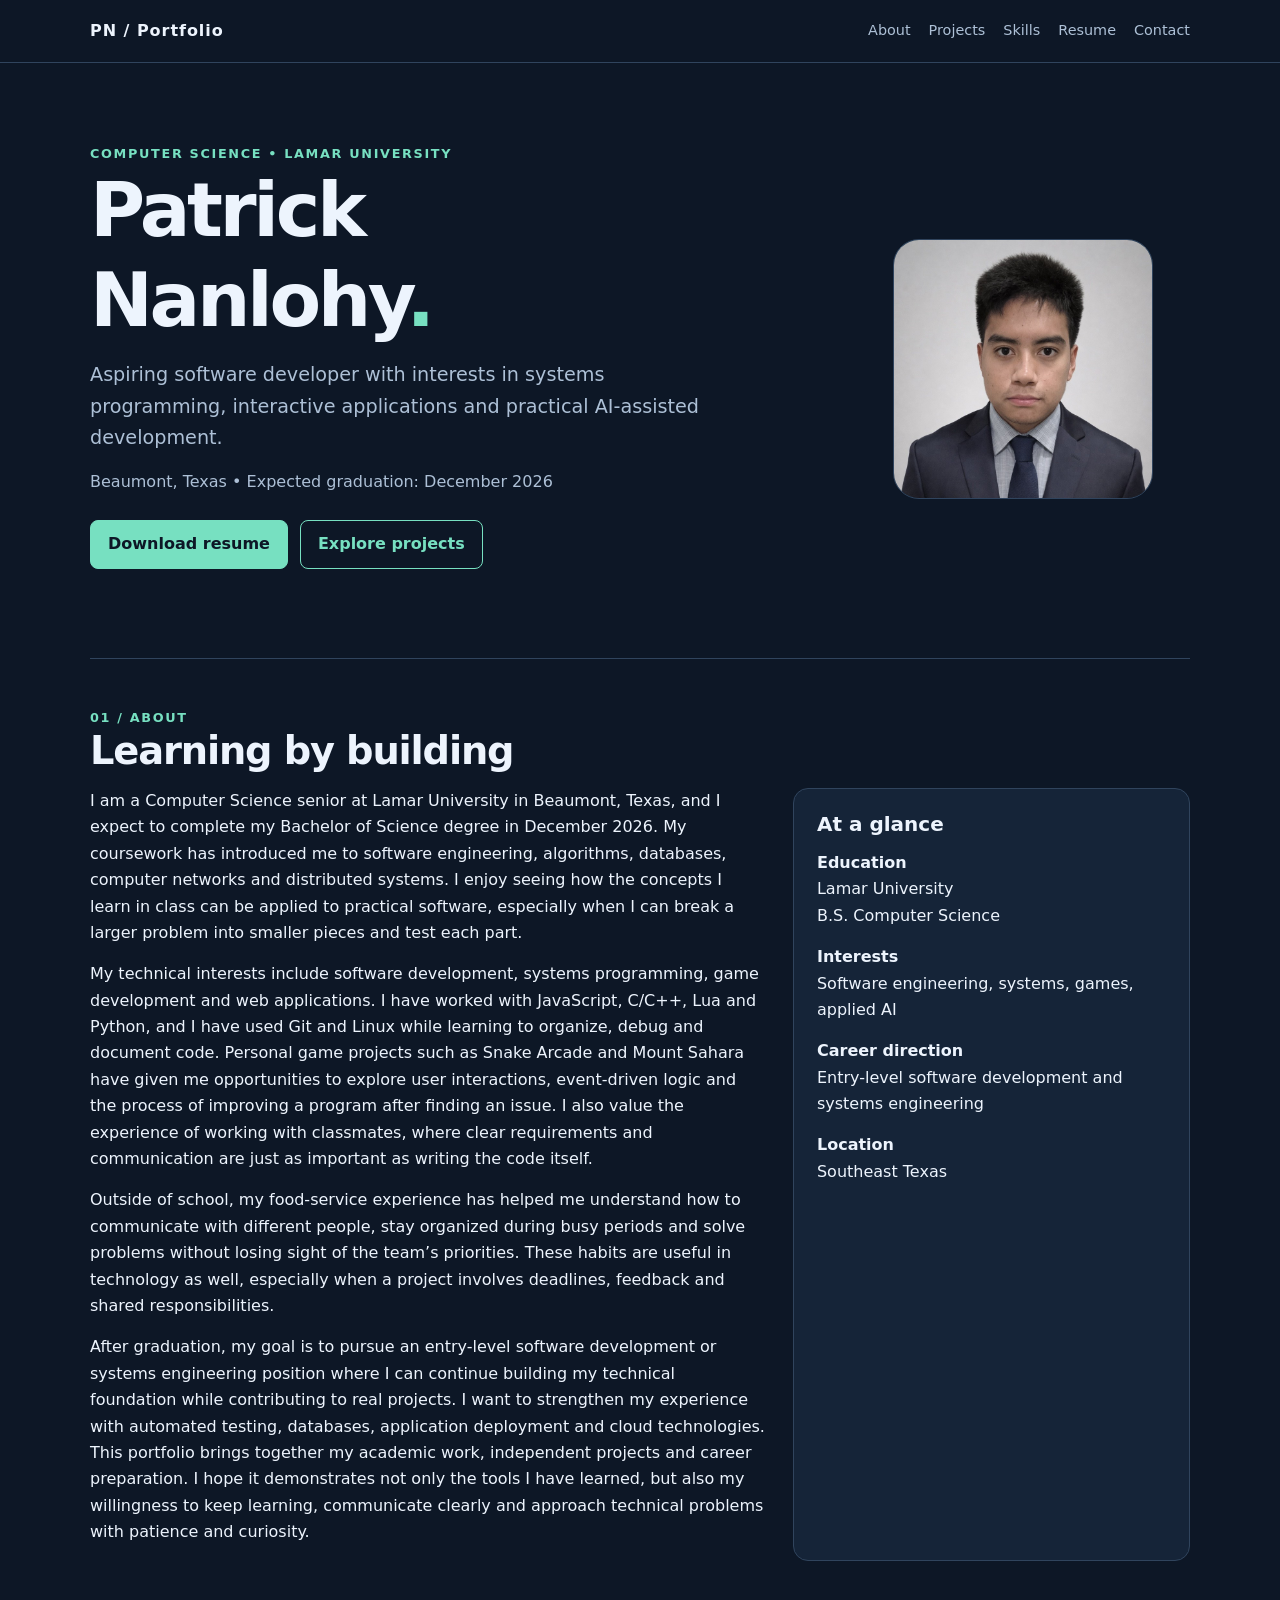
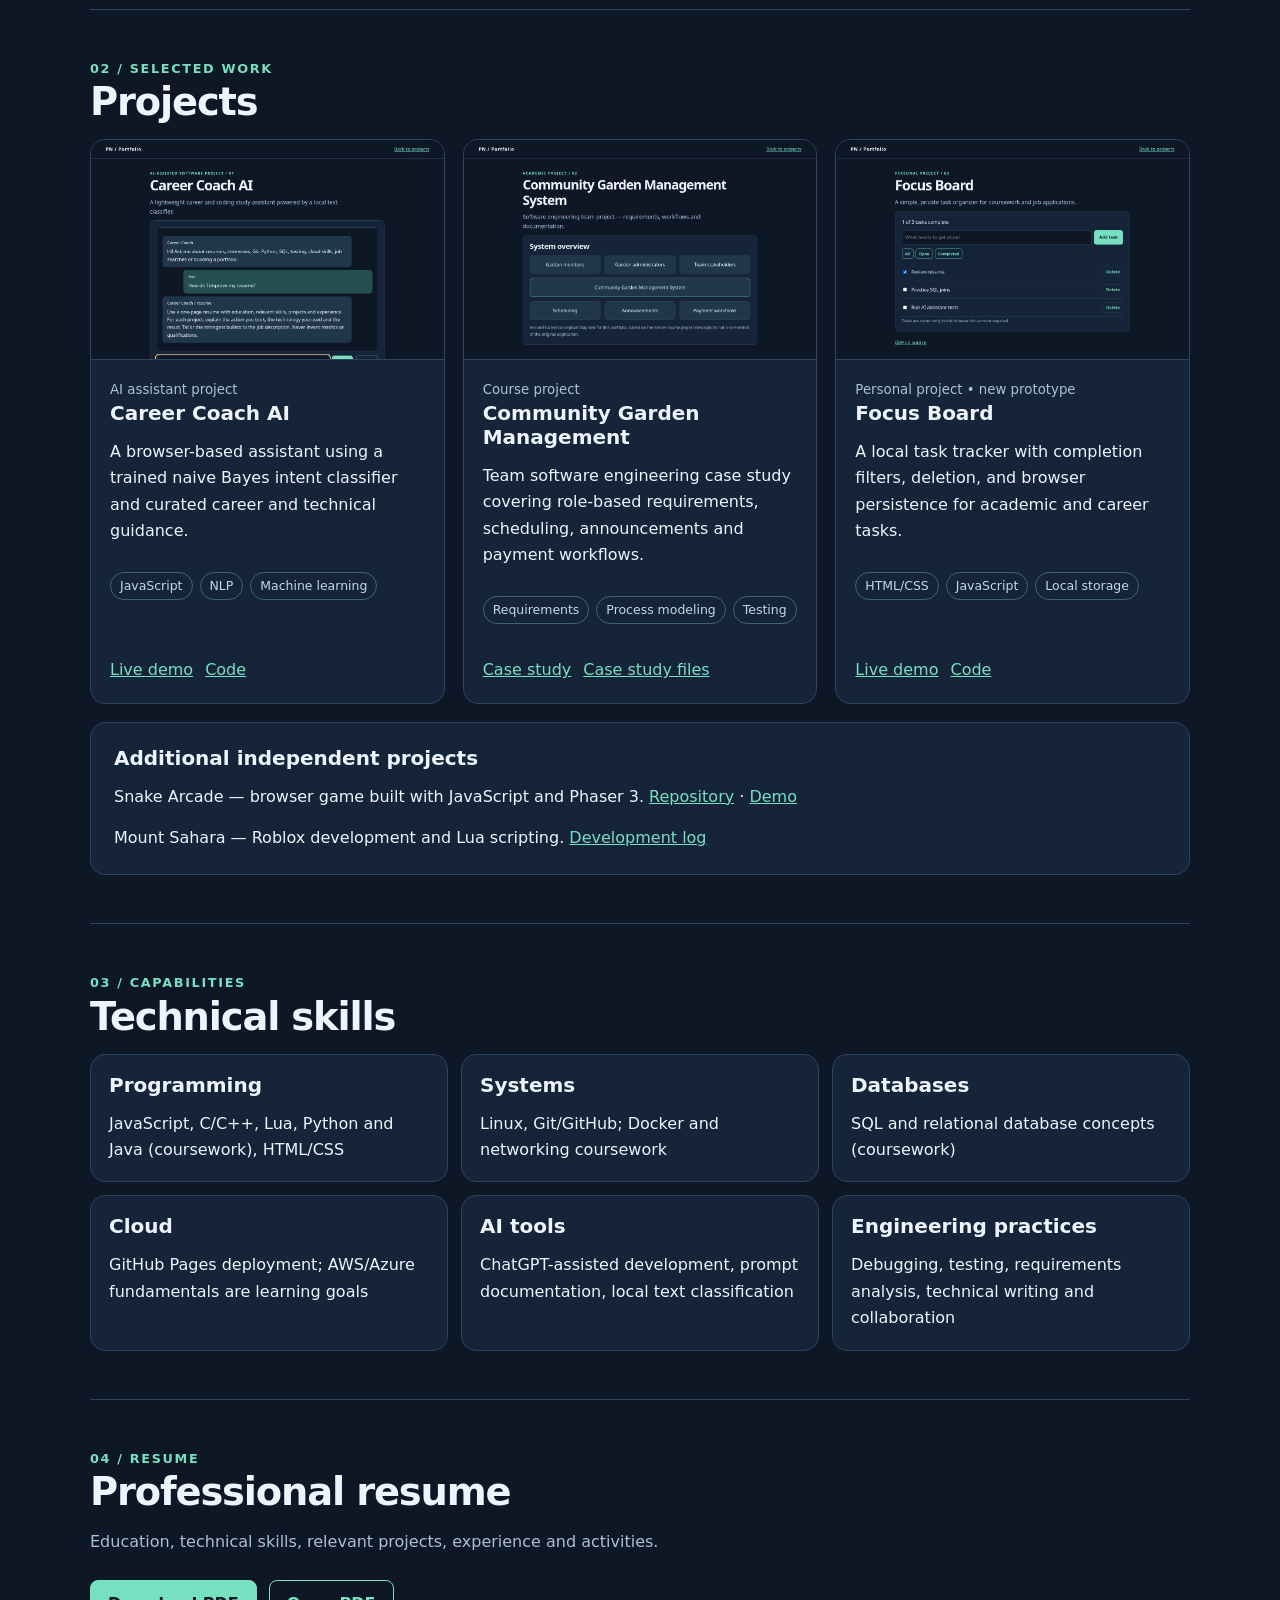
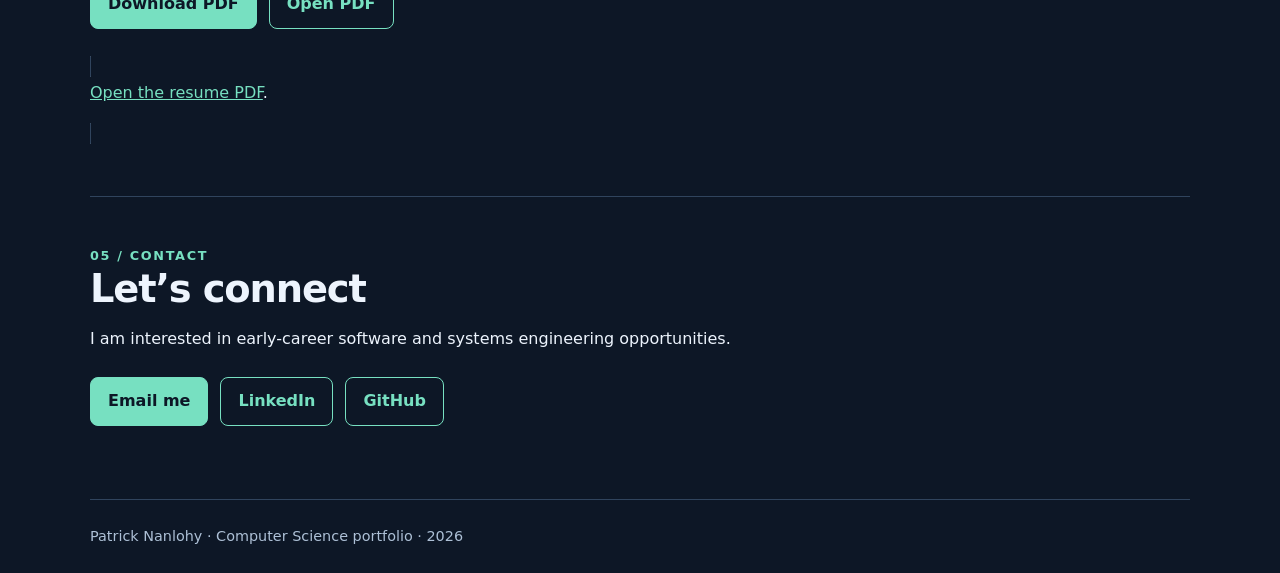
==== index.html @ 58298d0f "Add files via upload" ====
<!doctype html><html lang="en"><head><meta charset="utf-8"><meta name="viewport" content="width=device-width,initial-scale=1"><title>Patrick Nanlohy | Computer Science Portfolio</title><meta name="description" content="Patrick Nanlohy — Lamar University computer science senior, software projects and career portfolio."><link rel="stylesheet" href="assets/style.css"></head><body><header><nav class="wrap"><a class="brand" href="#home">PN / Portfolio</a><div class="links"><a href="#about">About</a><a href="#projects">Projects</a><a href="#skills">Skills</a><a href="#resume">Resume</a><a href="#contact">Contact</a></div></nav></header><main id="home" class="wrap"><section class="hero"><div><div class="eyebrow">Computer Science • Lamar University</div><h1>Patrick<br>Nanlohy<span style="color:var(--teal)">.</span></h1><p class="lead">Aspiring software developer with interests in systems programming, interactive applications and practical AI-assisted development.</p><p class="muted">Beaumont, Texas • Expected graduation: December 2026</p><div class="actions"><a class="btn" href="resume.pdf" download>Download resume</a><a class="btn secondary" href="#projects">Explore projects</a></div></div><div class="portrait"><span aria-hidden="true">PN</span><img src="assets/profile.jpg" alt="Professional photograph of Patrick Nanlohy" onerror="this.style.display='none'"></div></section><section id="about" class="section"><div class="eyebrow">01 / About</div><h2>Learning by building</h2><div class="two"><div><p>I am a Computer Science senior at Lamar University in Beaumont, Texas, and I expect to complete my Bachelor of Science degree in December 2026. My coursework has introduced me to software engineering, algorithms, databases, computer networks and distributed systems. I enjoy seeing how the concepts I learn in class can be applied to practical software, especially when I can break a larger problem into smaller pieces and test each part.</p><p>My technical interests include software development, systems programming, game development and web applications. I have worked with JavaScript, C/C++, Lua and Python, and I have used Git and Linux while learning to organize, debug and document code. Personal game projects such as Snake Arcade and Mount Sahara have given me opportunities to explore user interactions, event-driven logic and the process of improving a program after finding an issue. I also value the experience of working with classmates, where clear requirements and communication are just as important as writing the code itself.</p><p>Outside of school, my food-service experience has helped me understand how to communicate with different people, stay organized during busy periods and solve problems without losing sight of the team’s priorities. These habits are useful in technology as well, especially when a project involves deadlines, feedback and shared responsibilities.</p><p>After graduation, my goal is to pursue an entry-level software development or systems engineering position where I can continue building my technical foundation while contributing to real projects. I want to strengthen my experience with automated testing, databases, application deployment and cloud technologies. This portfolio brings together my academic work, independent projects and career preparation. I hope it demonstrates not only the tools I have learned, but also my willingness to keep learning, communicate clearly and approach technical problems with patience and curiosity.</p></div><aside class="panel"><h3>At a glance</h3><p><strong>Education</strong><br>Lamar University<br>B.S. Computer Science</p><p><strong>Interests</strong><br>Software engineering, systems, games, applied AI</p><p><strong>Career direction</strong><br>Entry-level software development and systems engineering</p><p><strong>Location</strong><br>Southeast Texas</p></aside></div></section><section id="projects" class="section"><div class="eyebrow">02 / Selected work</div><h2>Projects</h2><div class="grid"><article class="project"><img src="screenshots/ai-assistant.png" alt="Screenshot of Career Coach AI responding to a resume question"><div class="inside"><small>AI assistant project</small><h3>Career Coach AI</h3><p>A browser-based assistant using a trained naive Bayes intent classifier and curated career and technical guidance.</p><div class="tags"><span class="tag">JavaScript</span><span class="tag">NLP</span><span class="tag">Machine learning</span></div><div class="actions"><a href="ai-assistant/index.html">Live demo</a><a href="https://github.com/Nigelpat/github-portfolio/tree/main/ai-assistant">Code</a></div></div></article><article class="project"><img src="screenshots/garden.png" alt="Screenshot of the reconstructed academic project case study"><div class="inside"><small>Course project</small><h3>Community Garden Management</h3><p>Team software engineering case study covering role-based requirements, scheduling, announcements and payment workflows.</p><div class="tags"><span class="tag">Requirements</span><span class="tag">Process modeling</span><span class="tag">Testing</span></div><div class="actions"><a href="projects/garden/index.html">Case study</a><a href="https://github.com/Nigelpat/github-portfolio/tree/main/projects/garden">Case study files</a></div></div></article><article class="project"><img src="screenshots/focus-board.png" alt="Screenshot of Focus Board showing example tasks"><div class="inside"><small>Personal project • new prototype</small><h3>Focus Board</h3><p>A local task tracker with completion filters, deletion, and browser persistence for academic and career tasks.</p><div class="tags"><span class="tag">HTML/CSS</span><span class="tag">JavaScript</span><span class="tag">Local storage</span></div><div class="actions"><a href="projects/focus-board/index.html">Live demo</a><a href="https://github.com/Nigelpat/github-portfolio/tree/main/projects/focus-board">Code</a></div></div></article></div><div class="panel" style="margin-top:18px"><h3>Additional independent projects</h3><p>Snake Arcade — browser game built with JavaScript and Phaser 3. <a href="https://github.com/Nigelpat/snakegame">Repository</a> · <a href="https://nigelpat.github.io/snakegame/">Demo</a></p><p style="margin:0">Mount Sahara — Roblox development and Lua scripting. <a href="https://github.com/Nigelpat/mount-sahara-devlog">Development log</a></p></div></section><section id="skills" class="section"><div class="eyebrow">03 / Capabilities</div><h2>Technical skills</h2><div class="skill-grid"><div class="panel"><h3>Programming</h3>JavaScript, C/C++, Lua, Python and Java (coursework), HTML/CSS</div><div class="panel"><h3>Systems</h3>Linux, Git/GitHub; Docker and networking coursework</div><div class="panel"><h3>Databases</h3>SQL and relational database concepts (coursework)</div><div class="panel"><h3>Cloud</h3>GitHub Pages deployment; AWS/Azure fundamentals are learning goals</div><div class="panel"><h3>AI tools</h3>ChatGPT-assisted development, prompt documentation, local text classification</div><div class="panel"><h3>Engineering practices</h3>Debugging, testing, requirements analysis, technical writing and collaboration</div></div></section><section id="resume" class="section"><div class="eyebrow">04 / Resume</div><h2>Professional resume</h2><p class="muted">Education, technical skills, relevant projects, experience and activities.</p><div class="actions"><a href="resume.pdf" class="btn" download>Download PDF</a><a href="resume.pdf" class="btn secondary">Open PDF</a></div><object class="resume-frame" data="resume.pdf" type="application/pdf"><p><a href="resume.pdf">Open the resume PDF</a>.</p></object></section><section id="contact" class="section"><div class="eyebrow">05 / Contact</div><h2>Let’s connect</h2><p>I am interested in early-career software and systems engineering opportunities.</p><div class="actions"><a class="btn" href="mailto:misyael.patrick@gmail.com">Email me</a><a class="btn secondary" href="https://www.linkedin.com/in/nigelpat/">LinkedIn</a><a class="btn secondary" href="https://github.com/Nigelpat">GitHub</a></div></section></main><footer class="wrap foot">Patrick Nanlohy · Computer Science portfolio · 2026</footer></body></html>
---- assets/style.css ----
:root{--bg:#0d1726;--panel:#152438;--ink:#edf4fd;--muted:#adc0d6;--teal:#77e0c1;--line:#30445d;--paper:#f6f9fc;--dark:#142437}*{box-sizing:border-box}html{scroll-behavior:smooth}body{margin:0;background:var(--bg);color:var(--ink);font:16px/1.65 system-ui,-apple-system,BlinkMacSystemFont,'Segoe UI',sans-serif}a{color:var(--teal)}a:hover{text-decoration:none}a:focus-visible,button:focus-visible,input:focus-visible,select:focus-visible{outline:3px solid #f6ce7c;outline-offset:3px}.wrap{width:min(1100px,92%);margin:auto}header{border-bottom:1px solid var(--line);background:#0d1726}nav{display:flex;align-items:center;justify-content:space-between;gap:16px;padding:18px 0;flex-wrap:wrap}.brand{font-weight:750;letter-spacing:.06em;color:var(--ink);text-decoration:none}nav .links{display:flex;flex-wrap:wrap;gap:18px}nav .links a{color:var(--muted);font-size:.9rem;text-decoration:none}nav .links a:hover{color:var(--teal)}.hero{display:grid;grid-template-columns:1.5fr .7fr;align-items:center;gap:50px;padding:80px 0 64px}.eyebrow{color:var(--teal);font-size:.8rem;font-weight:750;letter-spacing:.13em;text-transform:uppercase}h1,h2,h3{line-height:1.2;margin:0 0 14px}h1{font-size:clamp(2.7rem,6vw,4.7rem);letter-spacing:-.045em}h2{font-size:clamp(1.7rem,3vw,2.5rem);letter-spacing:-.03em}h3{font-size:1.25rem}p{margin:0 0 15px}.lead{font-size:1.2rem;color:var(--muted);max-width:650px}.actions{display:flex;flex-wrap:wrap;gap:12px;margin:25px 0}.btn,button{display:inline-block;border:1px solid var(--teal);padding:10px 17px;border-radius:8px;color:#0d1726;background:var(--teal);font:inherit;font-weight:700;text-decoration:none;cursor:pointer}.btn.secondary,button.secondary{background:transparent;color:var(--teal)}.portrait{aspect-ratio:1;max-width:260px;justify-self:center;border-radius:26px;overflow:hidden;border:1px solid var(--line);width:100%;display:grid;place-items:center;background:linear-gradient(140deg,#203e53,#152438);position:relative}.portrait span{font-size:5rem;color:var(--teal);font-weight:800;letter-spacing:-.06em}.portrait img{width:100%;height:100%;object-fit:cover;position:absolute;inset:0}.section{padding:48px 0;border-top:1px solid var(--line)}.sectionhead{margin-bottom:24px}.muted,small{color:var(--muted)}.two{display:grid;grid-template-columns:1.7fr 1fr;gap:28px}.panel,.project{background:var(--panel);border:1px solid var(--line);border-radius:15px;padding:23px}.grid{display:grid;grid-template-columns:repeat(3,1fr);gap:18px}.project{padding:0;overflow:hidden;display:flex;flex-direction:column}.project img{width:100%;aspect-ratio:16/10;object-fit:cover;object-position:top;display:block;border-bottom:1px solid var(--line)}.project .inside{padding:19px;display:flex;flex-direction:column;flex:1}.project .inside .actions{margin:auto 0 0;padding-top:15px}.tags{display:flex;flex-wrap:wrap;gap:7px;margin:12px 0 18px}.tag{font-size:.78rem;border:1px solid #42617d;border-radius:30px;padding:3px 9px;color:#c4d7ed}.resume-frame{width:100%;height:700px;border:1px solid var(--line);border-radius:10px;background:white}.skill-grid{display:grid;grid-template-columns:repeat(3,1fr);gap:13px}.skill-grid .panel{padding:18px}.foot{padding:25px 0;color:var(--muted);border-top:1px solid var(--line);font-size:.9rem}.app-main{padding:40px 0}.app-shell{max-width:800px;margin:auto}.chat{min-height:260px;max-height:480px;overflow:auto;padding:18px;background:#0d1726;border:1px solid var(--line);border-radius:10px}.message{padding:13px 16px;border-radius:10px;margin:10px 0;max-width:90%;white-space:pre-wrap}.message.bot{background:#20364b}.message.user{background:#244f51;margin-left:auto}.message small{display:block;margin-bottom:5px;font-weight:700}.inputrow{display:flex;gap:10px;margin-top:15px}.inputrow input{flex:1;min-width:0}input,select{font:inherit;color:var(--ink);border:1px solid var(--line);background:#0d1726;padding:10px;border-radius:8px}button{font-size:.9rem}.chips{display:flex;gap:8px;flex-wrap:wrap;margin:14px 0}.chips button{background:transparent;color:var(--teal);font-size:.82rem;padding:6px 10px}.task{display:flex;align-items:center;gap:12px;padding:12px 0;border-bottom:1px solid var(--line)}.task .tasktext{flex:1;overflow-wrap:anywhere}.task.done .tasktext{text-decoration:line-through;color:var(--muted)}.task button{background:transparent;color:var(--teal);border:1px solid var(--line);padding:5px 10px}.diagram{display:grid;grid-template-columns:repeat(3,1fr);gap:14px;text-align:center}.diagram div{padding:18px 8px;background:#20364b;border:1px solid var(--line);border-radius:10px}.diagram .center{grid-column:1/-1;border-color:var(--teal)}@media(max-width:760px){.hero,.two,.grid,.skill-grid{grid-template-columns:1fr}.hero{gap:24px;padding:45px 0}.portrait{max-width:180px;justify-self:start;grid-row:1}.section{padding:32px 0}.resume-frame{height:480px}.inputrow{flex-wrap:wrap}.inputrow input{width:100%;flex-basis:100%}.diagram{grid-template-columns:1fr}.diagram .center{grid-column:auto}}
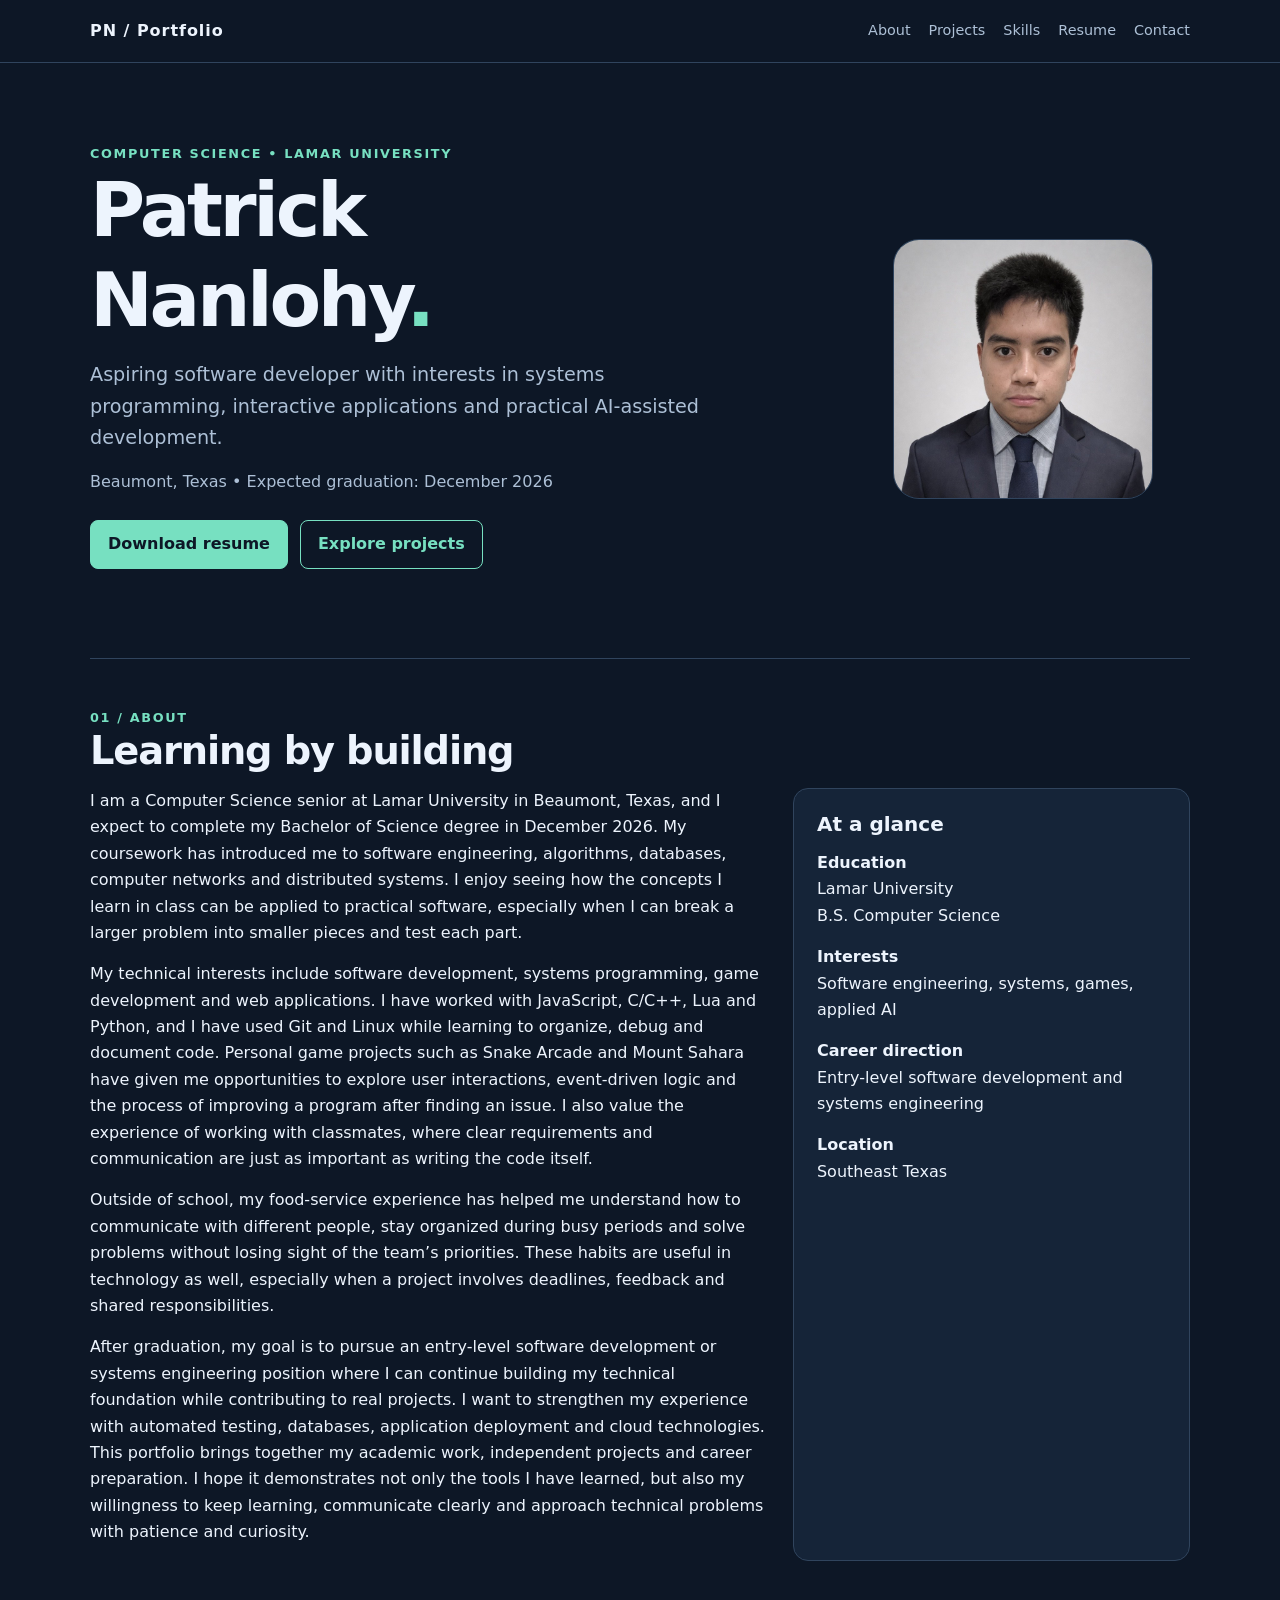
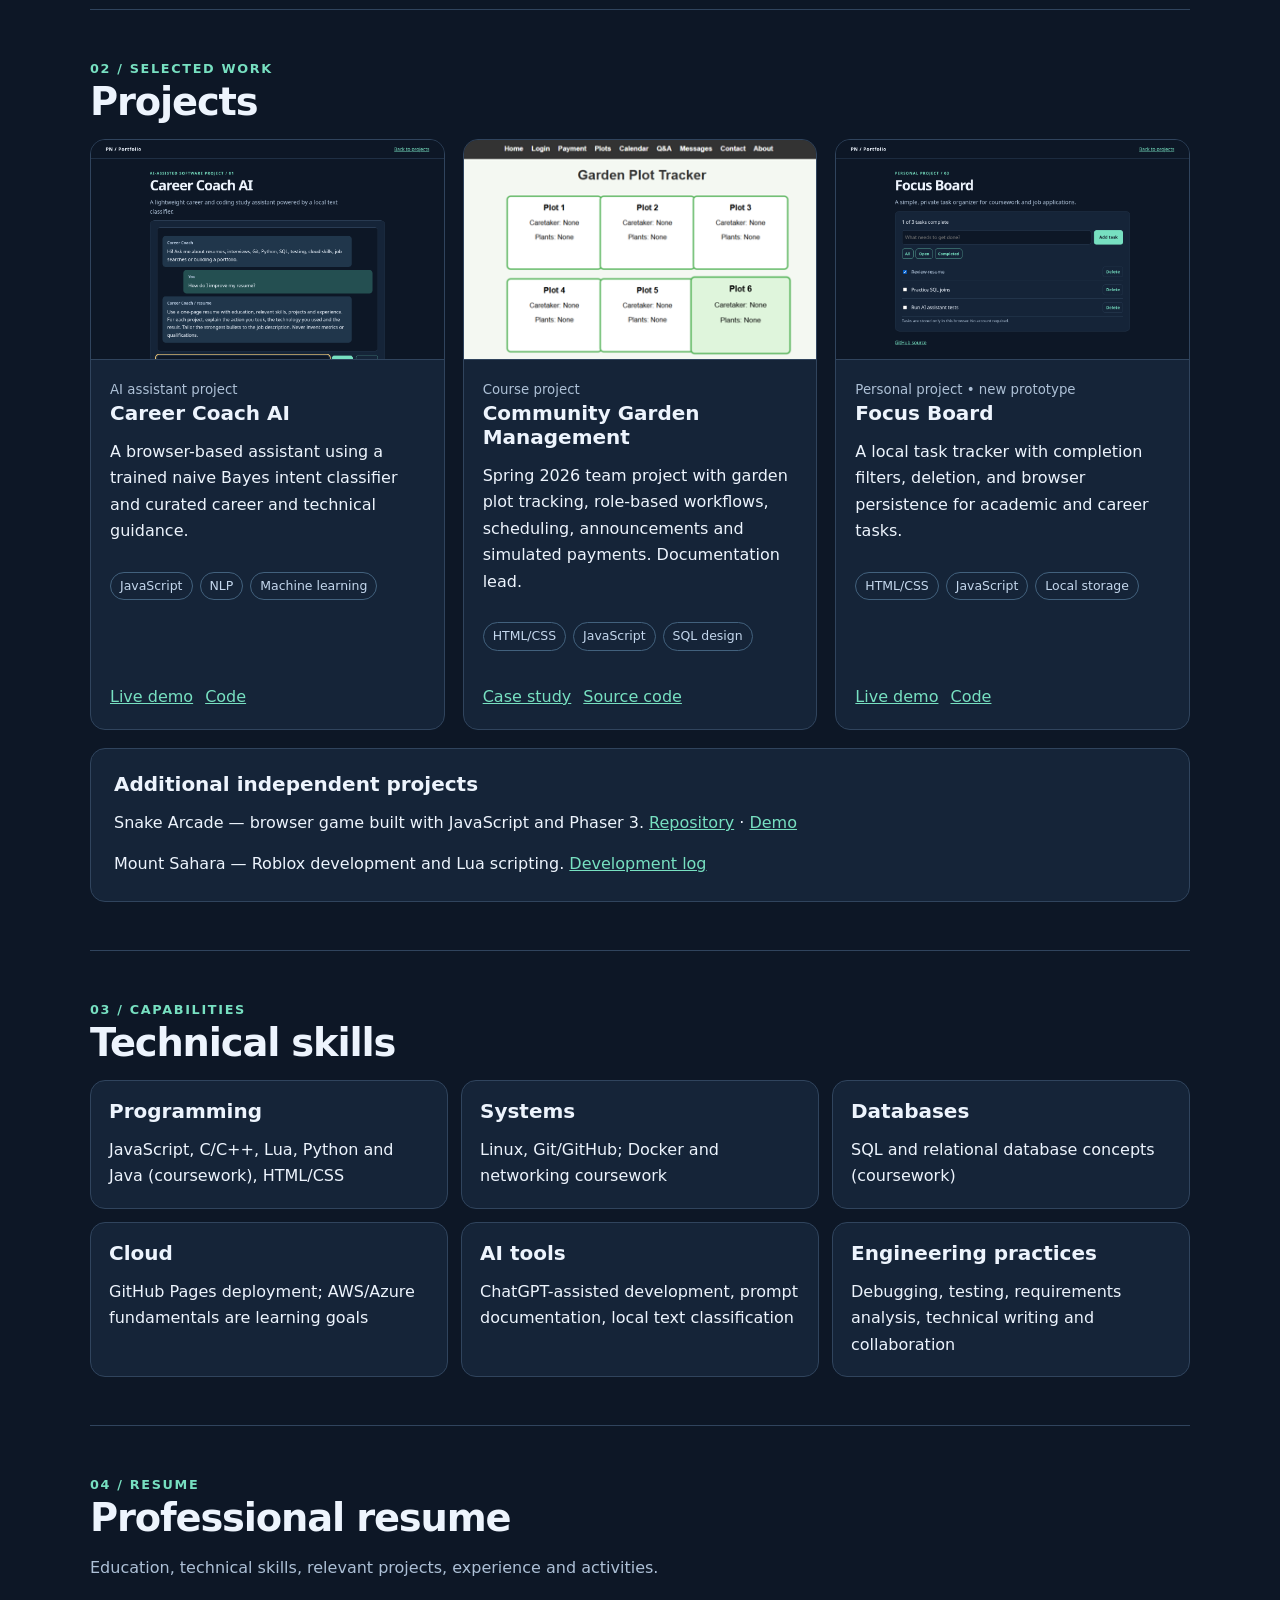
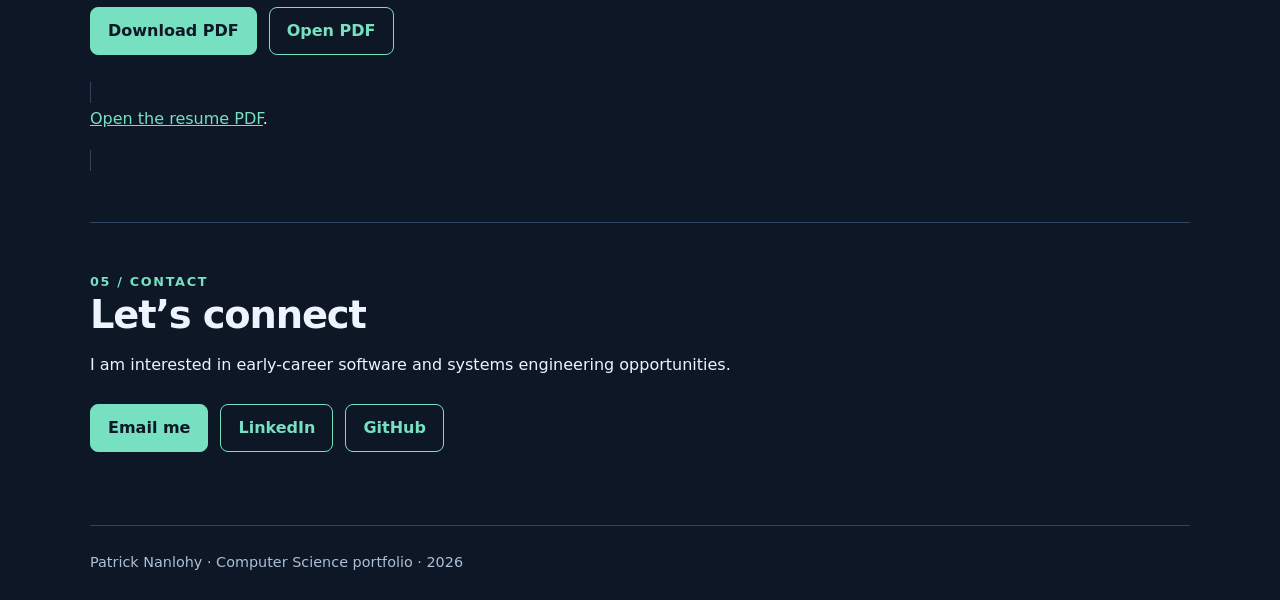
==== commit 05e5b76b: "Add files via upload" ====
--- a/index.html
+++ b/index.html
@@ -1 +1 @@
-<!doctype html><html lang="en"><head><meta charset="utf-8"><meta name="viewport" content="width=device-width,initial-scale=1"><title>Patrick Nanlohy | Computer Science Portfolio</title><meta name="description" content="Patrick Nanlohy — Lamar University computer science senior, software projects and career portfolio."><link rel="stylesheet" href="assets/style.css"></head><body><header><nav class="wrap"><a class="brand" href="#home">PN / Portfolio</a><div class="links"><a href="#about">About</a><a href="#projects">Projects</a><a href="#skills">Skills</a><a href="#resume">Resume</a><a href="#contact">Contact</a></div></nav></header><main id="home" class="wrap"><section class="hero"><div><div class="eyebrow">Computer Science • Lamar University</div><h1>Patrick<br>Nanlohy<span style="color:var(--teal)">.</span></h1><p class="lead">Aspiring software developer with interests in systems programming, interactive applications and practical AI-assisted development.</p><p class="muted">Beaumont, Texas • Expected graduation: December 2026</p><div class="actions"><a class="btn" href="resume.pdf" download>Download resume</a><a class="btn secondary" href="#projects">Explore projects</a></div></div><div class="portrait"><span aria-hidden="true">PN</span><img src="assets/profile.jpg" alt="Professional photograph of Patrick Nanlohy" onerror="this.style.display='none'"></div></section><section id="about" class="section"><div class="eyebrow">01 / About</div><h2>Learning by building</h2><div class="two"><div><p>I am a Computer Science senior at Lamar University in Beaumont, Texas, and I expect to complete my Bachelor of Science degree in December 2026. My coursework has introduced me to software engineering, algorithms, databases, computer networks and distributed systems. I enjoy seeing how the concepts I learn in class can be applied to practical software, especially when I can break a larger problem into smaller pieces and test each part.</p><p>My technical interests include software development, systems programming, game development and web applications. I have worked with JavaScript, C/C++, Lua and Python, and I have used Git and Linux while learning to organize, debug and document code. Personal game projects such as Snake Arcade and Mount Sahara have given me opportunities to explore user interactions, event-driven logic and the process of improving a program after finding an issue. I also value the experience of working with classmates, where clear requirements and communication are just as important as writing the code itself.</p><p>Outside of school, my food-service experience has helped me understand how to communicate with different people, stay organized during busy periods and solve problems without losing sight of the team’s priorities. These habits are useful in technology as well, especially when a project involves deadlines, feedback and shared responsibilities.</p><p>After graduation, my goal is to pursue an entry-level software development or systems engineering position where I can continue building my technical foundation while contributing to real projects. I want to strengthen my experience with automated testing, databases, application deployment and cloud technologies. This portfolio brings together my academic work, independent projects and career preparation. I hope it demonstrates not only the tools I have learned, but also my willingness to keep learning, communicate clearly and approach technical problems with patience and curiosity.</p></div><aside class="panel"><h3>At a glance</h3><p><strong>Education</strong><br>Lamar University<br>B.S. Computer Science</p><p><strong>Interests</strong><br>Software engineering, systems, games, applied AI</p><p><strong>Career direction</strong><br>Entry-level software development and systems engineering</p><p><strong>Location</strong><br>Southeast Texas</p></aside></div></section><section id="projects" class="section"><div class="eyebrow">02 / Selected work</div><h2>Projects</h2><div class="grid"><article class="project"><img src="screenshots/ai-assistant.png" alt="Screenshot of Career Coach AI responding to a resume question"><div class="inside"><small>AI assistant project</small><h3>Career Coach AI</h3><p>A browser-based assistant using a trained naive Bayes intent classifier and curated career and technical guidance.</p><div class="tags"><span class="tag">JavaScript</span><span class="tag">NLP</span><span class="tag">Machine learning</span></div><div class="actions"><a href="ai-assistant/index.html">Live demo</a><a href="https://github.com/Nigelpat/github-portfolio/tree/main/ai-assistant">Code</a></div></div></article><article class="project"><img src="screenshots/garden.png" alt="Screenshot of the reconstructed academic project case study"><div class="inside"><small>Course project</small><h3>Community Garden Management</h3><p>Team software engineering case study covering role-based requirements, scheduling, announcements and payment workflows.</p><div class="tags"><span class="tag">Requirements</span><span class="tag">Process modeling</span><span class="tag">Testing</span></div><div class="actions"><a href="projects/garden/index.html">Case study</a><a href="https://github.com/Nigelpat/github-portfolio/tree/main/projects/garden">Case study files</a></div></div></article><article class="project"><img src="screenshots/focus-board.png" alt="Screenshot of Focus Board showing example tasks"><div class="inside"><small>Personal project • new prototype</small><h3>Focus Board</h3><p>A local task tracker with completion filters, deletion, and browser persistence for academic and career tasks.</p><div class="tags"><span class="tag">HTML/CSS</span><span class="tag">JavaScript</span><span class="tag">Local storage</span></div><div class="actions"><a href="projects/focus-board/index.html">Live demo</a><a href="https://github.com/Nigelpat/github-portfolio/tree/main/projects/focus-board">Code</a></div></div></article></div><div class="panel" style="margin-top:18px"><h3>Additional independent projects</h3><p>Snake Arcade — browser game built with JavaScript and Phaser 3. <a href="https://github.com/Nigelpat/snakegame">Repository</a> · <a href="https://nigelpat.github.io/snakegame/">Demo</a></p><p style="margin:0">Mount Sahara — Roblox development and Lua scripting. <a href="https://github.com/Nigelpat/mount-sahara-devlog">Development log</a></p></div></section><section id="skills" class="section"><div class="eyebrow">03 / Capabilities</div><h2>Technical skills</h2><div class="skill-grid"><div class="panel"><h3>Programming</h3>JavaScript, C/C++, Lua, Python and Java (coursework), HTML/CSS</div><div class="panel"><h3>Systems</h3>Linux, Git/GitHub; Docker and networking coursework</div><div class="panel"><h3>Databases</h3>SQL and relational database concepts (coursework)</div><div class="panel"><h3>Cloud</h3>GitHub Pages deployment; AWS/Azure fundamentals are learning goals</div><div class="panel"><h3>AI tools</h3>ChatGPT-assisted development, prompt documentation, local text classification</div><div class="panel"><h3>Engineering practices</h3>Debugging, testing, requirements analysis, technical writing and collaboration</div></div></section><section id="resume" class="section"><div class="eyebrow">04 / Resume</div><h2>Professional resume</h2><p class="muted">Education, technical skills, relevant projects, experience and activities.</p><div class="actions"><a href="resume.pdf" class="btn" download>Download PDF</a><a href="resume.pdf" class="btn secondary">Open PDF</a></div><object class="resume-frame" data="resume.pdf" type="application/pdf"><p><a href="resume.pdf">Open the resume PDF</a>.</p></object></section><section id="contact" class="section"><div class="eyebrow">05 / Contact</div><h2>Let’s connect</h2><p>I am interested in early-career software and systems engineering opportunities.</p><div class="actions"><a class="btn" href="mailto:misyael.patrick@gmail.com">Email me</a><a class="btn secondary" href="https://www.linkedin.com/in/nigelpat/">LinkedIn</a><a class="btn secondary" href="https://github.com/Nigelpat">GitHub</a></div></section></main><footer class="wrap foot">Patrick Nanlohy · Computer Science portfolio · 2026</footer></body></html>
+<!doctype html><html lang="en"><head><meta charset="utf-8"><meta name="viewport" content="width=device-width,initial-scale=1"><title>Patrick Nanlohy | Computer Science Portfolio</title><meta name="description" content="Patrick Nanlohy — Lamar University computer science senior, software projects and career portfolio."><link rel="stylesheet" href="assets/style.css"></head><body><header><nav class="wrap"><a class="brand" href="#home">PN / Portfolio</a><div class="links"><a href="#about">About</a><a href="#projects">Projects</a><a href="#skills">Skills</a><a href="#resume">Resume</a><a href="#contact">Contact</a></div></nav></header><main id="home" class="wrap"><section class="hero"><div><div class="eyebrow">Computer Science • Lamar University</div><h1>Patrick<br>Nanlohy<span style="color:var(--teal)">.</span></h1><p class="lead">Aspiring software developer with interests in systems programming, interactive applications and practical AI-assisted development.</p><p class="muted">Beaumont, Texas • Expected graduation: December 2026</p><div class="actions"><a class="btn" href="resume.pdf" download>Download resume</a><a class="btn secondary" href="#projects">Explore projects</a></div></div><div class="portrait"><span aria-hidden="true">PN</span><img src="assets/profile.jpg" alt="Professional photograph of Patrick Nanlohy" onerror="this.style.display='none'"></div></section><section id="about" class="section"><div class="eyebrow">01 / About</div><h2>Learning by building</h2><div class="two"><div><p>I am a Computer Science senior at Lamar University in Beaumont, Texas, and I expect to complete my Bachelor of Science degree in December 2026. My coursework has introduced me to software engineering, algorithms, databases, computer networks and distributed systems. I enjoy seeing how the concepts I learn in class can be applied to practical software, especially when I can break a larger problem into smaller pieces and test each part.</p><p>My technical interests include software development, systems programming, game development and web applications. I have worked with JavaScript, C/C++, Lua and Python, and I have used Git and Linux while learning to organize, debug and document code. Personal game projects such as Snake Arcade and Mount Sahara have given me opportunities to explore user interactions, event-driven logic and the process of improving a program after finding an issue. I also value the experience of working with classmates, where clear requirements and communication are just as important as writing the code itself.</p><p>Outside of school, my food-service experience has helped me understand how to communicate with different people, stay organized during busy periods and solve problems without losing sight of the team’s priorities. These habits are useful in technology as well, especially when a project involves deadlines, feedback and shared responsibilities.</p><p>After graduation, my goal is to pursue an entry-level software development or systems engineering position where I can continue building my technical foundation while contributing to real projects. I want to strengthen my experience with automated testing, databases, application deployment and cloud technologies. This portfolio brings together my academic work, independent projects and career preparation. I hope it demonstrates not only the tools I have learned, but also my willingness to keep learning, communicate clearly and approach technical problems with patience and curiosity.</p></div><aside class="panel"><h3>At a glance</h3><p><strong>Education</strong><br>Lamar University<br>B.S. Computer Science</p><p><strong>Interests</strong><br>Software engineering, systems, games, applied AI</p><p><strong>Career direction</strong><br>Entry-level software development and systems engineering</p><p><strong>Location</strong><br>Southeast Texas</p></aside></div></section><section id="projects" class="section"><div class="eyebrow">02 / Selected work</div><h2>Projects</h2><div class="grid"><article class="project"><img src="screenshots/ai-assistant.png" alt="Screenshot of Career Coach AI responding to a resume question"><div class="inside"><small>AI assistant project</small><h3>Career Coach AI</h3><p>A browser-based assistant using a trained naive Bayes intent classifier and curated career and technical guidance.</p><div class="tags"><span class="tag">JavaScript</span><span class="tag">NLP</span><span class="tag">Machine learning</span></div><div class="actions"><a href="ai-assistant/index.html">Live demo</a><a href="https://github.com/Nigelpat/github-portfolio/tree/main/ai-assistant">Code</a></div></div></article><article class="project"><img src="projects/garden/plots.png" alt="Original Community Garden project screenshot showing six garden plots"><div class="inside"><small>Course project</small><h3>Community Garden Management</h3><p>Spring 2026 team project with garden plot tracking, role-based workflows, scheduling, announcements and simulated payments. Documentation lead.</p><div class="tags"><span class="tag">HTML/CSS</span><span class="tag">JavaScript</span><span class="tag">SQL design</span></div><div class="actions"><a href="projects/garden/index.html">Case study</a><a href="https://github.com/Nigelpat/github-portfolio/tree/main/projects/garden/source">Source code</a></div></div></article><article class="project"><img src="screenshots/focus-board.png" alt="Screenshot of Focus Board showing example tasks"><div class="inside"><small>Personal project • new prototype</small><h3>Focus Board</h3><p>A local task tracker with completion filters, deletion, and browser persistence for academic and career tasks.</p><div class="tags"><span class="tag">HTML/CSS</span><span class="tag">JavaScript</span><span class="tag">Local storage</span></div><div class="actions"><a href="projects/focus-board/index.html">Live demo</a><a href="https://github.com/Nigelpat/github-portfolio/tree/main/projects/focus-board">Code</a></div></div></article></div><div class="panel" style="margin-top:18px"><h3>Additional independent projects</h3><p>Snake Arcade — browser game built with JavaScript and Phaser 3. <a href="https://github.com/Nigelpat/snakegame">Repository</a> · <a href="https://nigelpat.github.io/snakegame/">Demo</a></p><p style="margin:0">Mount Sahara — Roblox development and Lua scripting. <a href="https://github.com/Nigelpat/mount-sahara-devlog">Development log</a></p></div></section><section id="skills" class="section"><div class="eyebrow">03 / Capabilities</div><h2>Technical skills</h2><div class="skill-grid"><div class="panel"><h3>Programming</h3>JavaScript, C/C++, Lua, Python and Java (coursework), HTML/CSS</div><div class="panel"><h3>Systems</h3>Linux, Git/GitHub; Docker and networking coursework</div><div class="panel"><h3>Databases</h3>SQL and relational database concepts (coursework)</div><div class="panel"><h3>Cloud</h3>GitHub Pages deployment; AWS/Azure fundamentals are learning goals</div><div class="panel"><h3>AI tools</h3>ChatGPT-assisted development, prompt documentation, local text classification</div><div class="panel"><h3>Engineering practices</h3>Debugging, testing, requirements analysis, technical writing and collaboration</div></div></section><section id="resume" class="section"><div class="eyebrow">04 / Resume</div><h2>Professional resume</h2><p class="muted">Education, technical skills, relevant projects, experience and activities.</p><div class="actions"><a href="resume.pdf" class="btn" download>Download PDF</a><a href="resume.pdf" class="btn secondary">Open PDF</a></div><object class="resume-frame" data="resume.pdf" type="application/pdf"><p><a href="resume.pdf">Open the resume PDF</a>.</p></object></section><section id="contact" class="section"><div class="eyebrow">05 / Contact</div><h2>Let’s connect</h2><p>I am interested in early-career software and systems engineering opportunities.</p><div class="actions"><a class="btn" href="mailto:misyael.patrick@gmail.com">Email me</a><a class="btn secondary" href="https://www.linkedin.com/in/nigelpat/">LinkedIn</a><a class="btn secondary" href="https://github.com/Nigelpat">GitHub</a></div></section></main><footer class="wrap foot">Patrick Nanlohy · Computer Science portfolio · 2026</footer></body></html>
